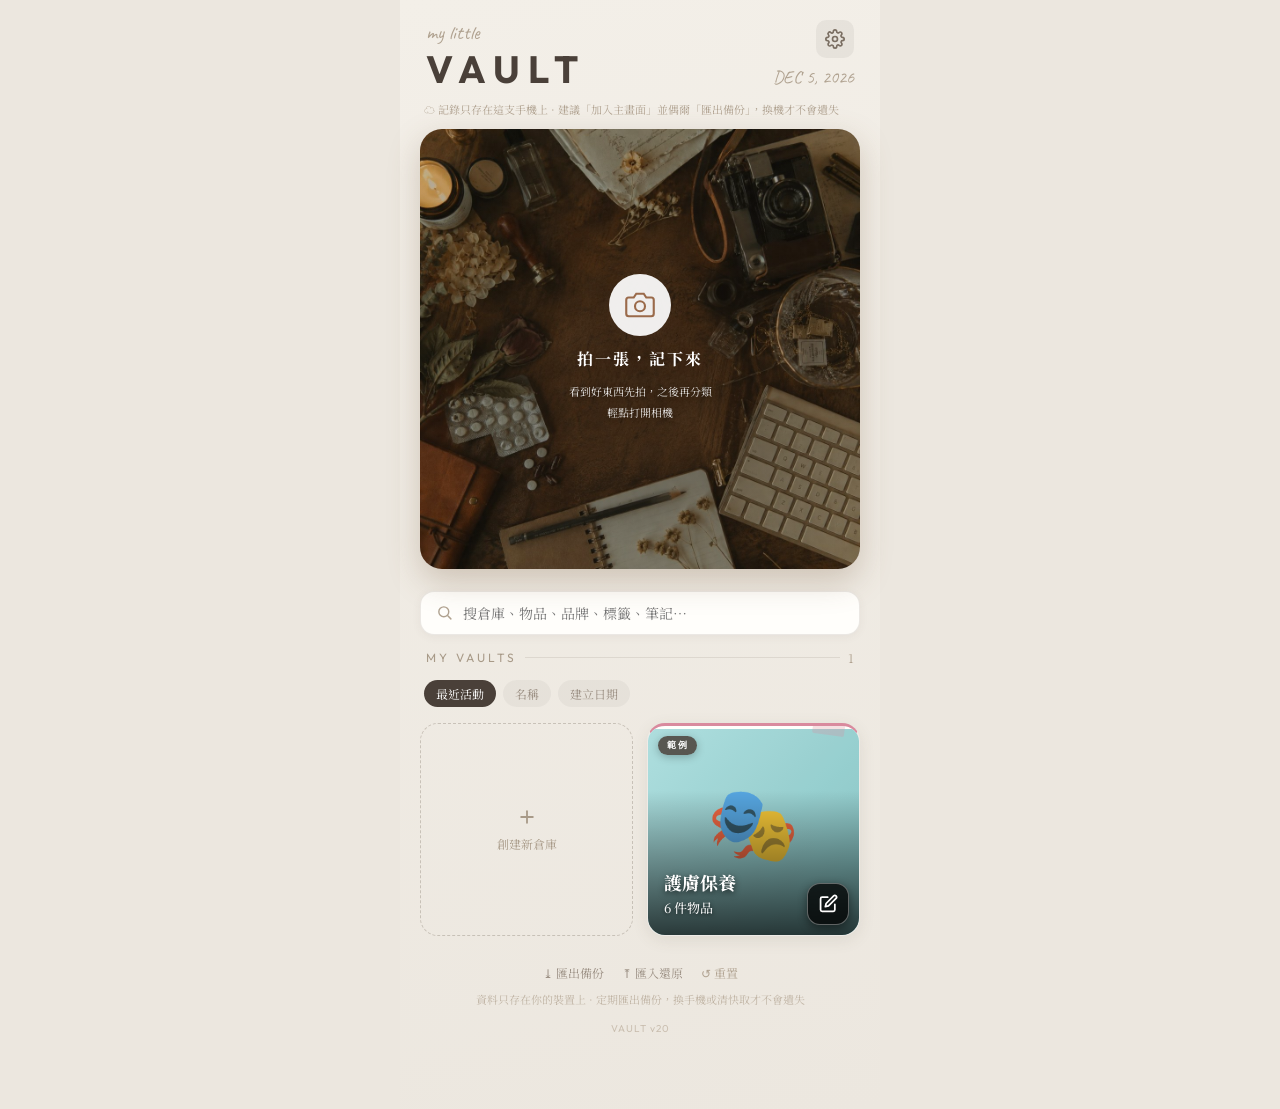
==== index.html @ 86af7e66 "Add files via upload" ====
<!doctype html>
<html lang="zh-Hant">
  <head>
    <meta charset="UTF-8" />
    <meta name="viewport" content="width=device-width, initial-scale=1.0, maximum-scale=1.0, user-scalable=no, viewport-fit=cover" />
    <meta name="theme-color" content="#ece7df" />
    <title>VAULT · 個人物品記憶</title>
    <script type="module" crossorigin src="/assets/index-D7QRWq_u.js"></script>
    <link rel="stylesheet" crossorigin href="/assets/index-DexyzReZ.css">
  </head>
  <body>
    <div id="root"></div>
  </body>
</html>
---- assets/index-DexyzReZ.css ----
*{box-sizing:border-box;margin:0;padding:0;-webkit-tap-highlight-color:transparent}html,body,#root{min-height:100%}body{background:#ece7df}input,textarea{font-family:"Noto Serif TC",serif}::-webkit-scrollbar{display:none}
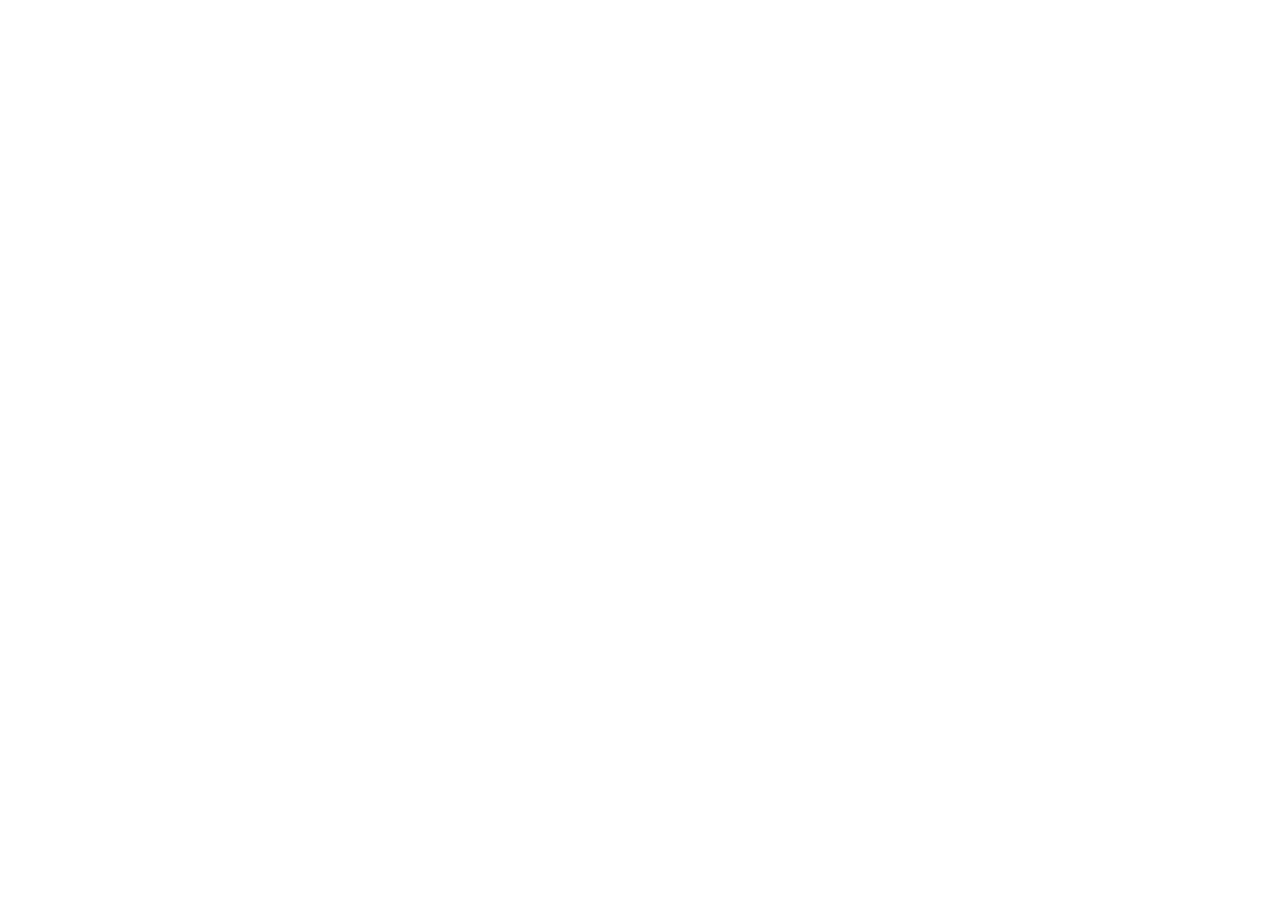
==== commit c4f60822: "Add files via upload" ====
--- a/index.html
+++ b/index.html
@@ -5,8 +5,8 @@
     <meta name="viewport" content="width=device-width, initial-scale=1.0, maximum-scale=1.0, user-scalable=no, viewport-fit=cover" />
     <meta name="theme-color" content="#ece7df" />
     <title>VAULT · 個人物品記憶</title>
-    <script type="module" crossorigin src="/assets/index-D7QRWq_u.js"></script>
-    <link rel="stylesheet" crossorigin href="/assets/index-DexyzReZ.css">
+    <script type="module" crossorigin src="/vault/assets/index-Cp81AWMa.js"></script>
+    <link rel="stylesheet" crossorigin href="/vault/assets/index-DexyzReZ.css">
   </head>
   <body>
     <div id="root"></div>
